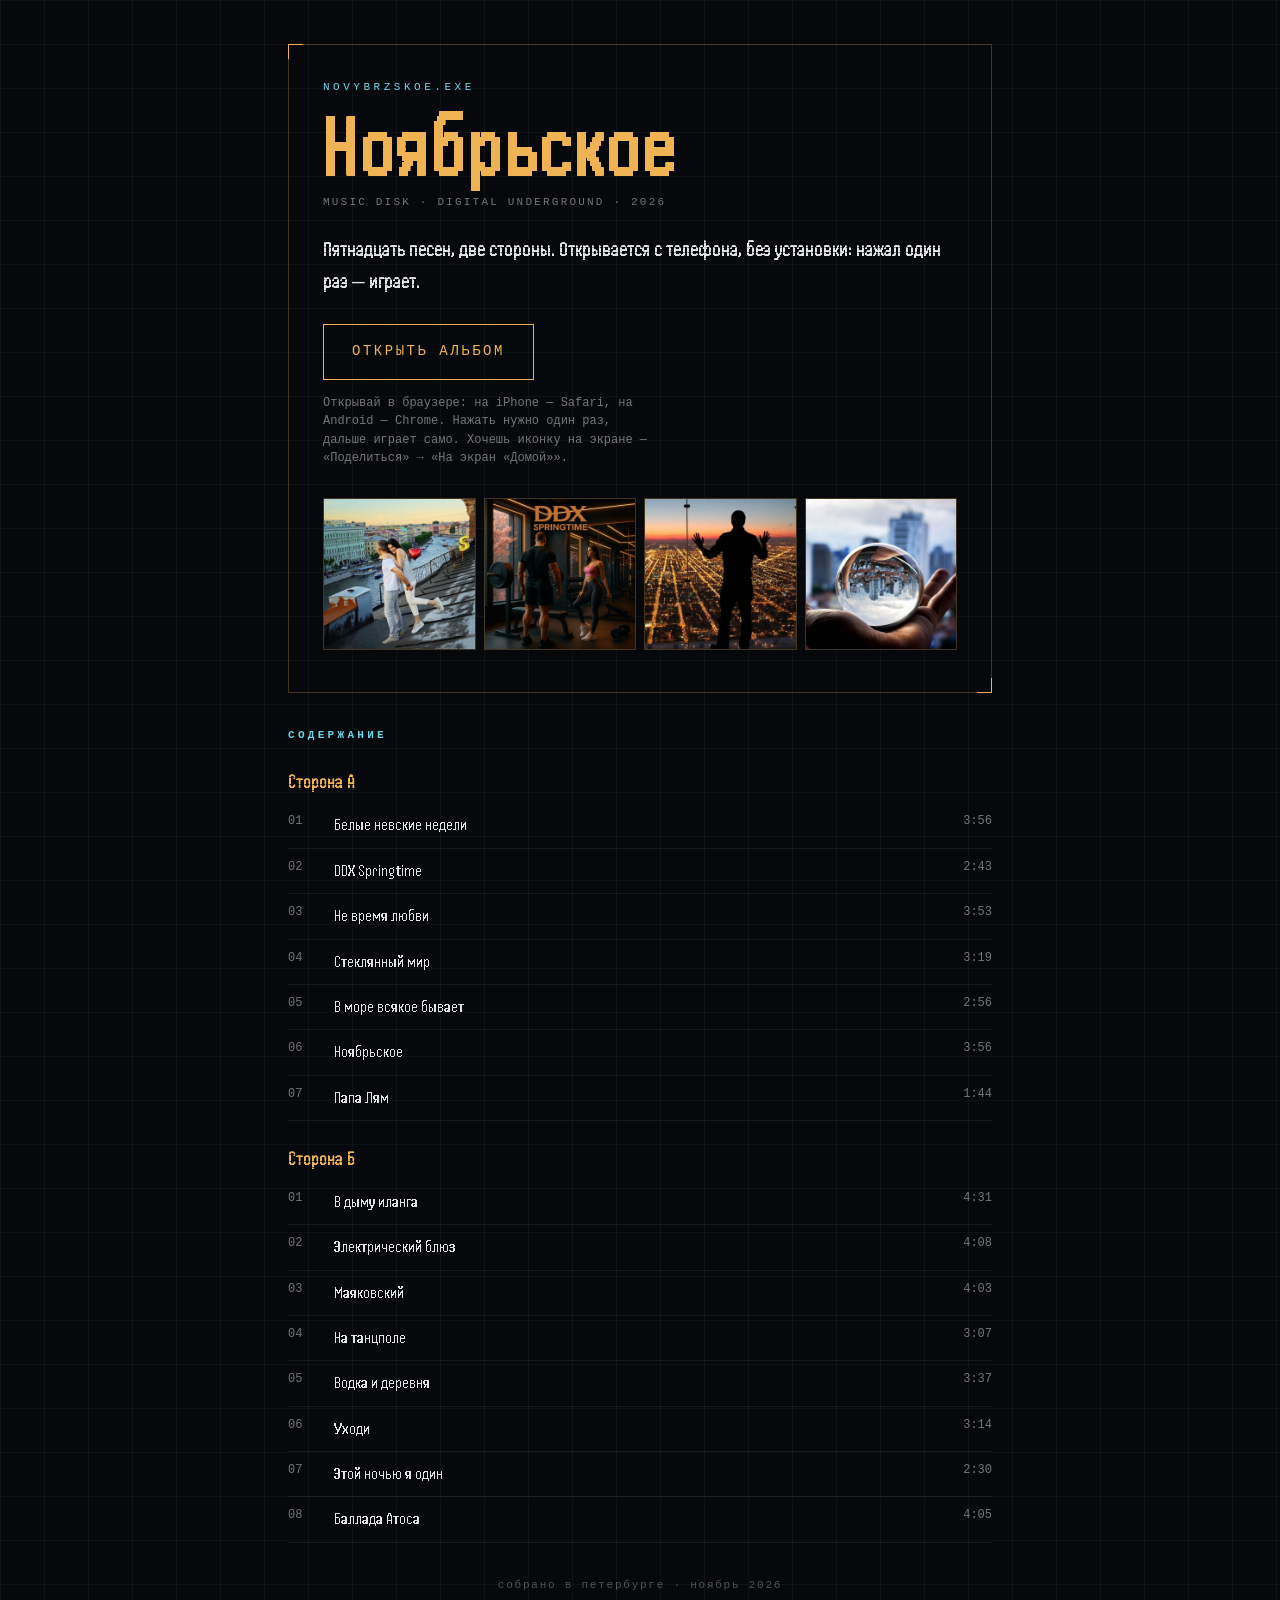
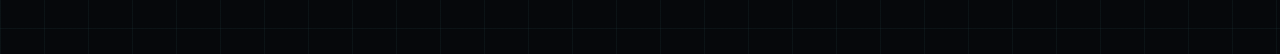
==== index.html @ bc62f064 "сборка 273f3a5f0d" ====
<!DOCTYPE html>
<html lang="ru">
<head>
<meta charset="utf-8">
<meta name="viewport" content="width=device-width, initial-scale=1">
<title>Ноябрьское — музыкдиск</title>
<meta name="description" content="Пятнадцать песен, две стороны. Открывается с телефона, без установки: нажал один раз — играет.">
<meta property="og:type" content="music.album">
<meta property="og:title" content="Ноябрьское">
<meta property="og:description" content="Пятнадцать песен, две стороны. Открывается с телефона, без установки: нажал один раз — играет.">
<meta property="og:image" content="https://kardaru.github.io/vypusk-album/img/og.jpg">
<meta property="og:image:width" content="1200">
<meta property="og:image:height" content="630">
<meta property="og:url" content="https://kardaru.github.io/vypusk-album/">
<meta name="twitter:card" content="summary_large_image">
<link rel="icon" href="album/img/icon-192.png">
<style>
:root{--ink:#06080b;--panel:#0c1015;--lamp:#f0b354;--cyan:#6fd6e8;--white:#dfe3e6;--dim:rgba(223,227,230,.5);--line:rgba(240,179,84,.26)}
@font-face{font-family:Handjet;src:url("album/fonts/handjet-cyrillic.woff2") format("woff2");font-weight:100 900;font-display:swap;unicode-range:U+0301,U+0400-045F,U+0490-0491,U+04B0-04B1,U+2116}
@font-face{font-family:Handjet;src:url("album/fonts/handjet-latin.woff2") format("woff2");font-weight:100 900;font-display:swap;unicode-range:U+0000-00FF,U+2018-2019,U+201C-201D,U+2026}
*{box-sizing:border-box;margin:0;padding:0}
body{background:var(--ink);color:var(--white);font-family:"Consolas",ui-monospace,monospace;line-height:1.55;
  background-image:linear-gradient(rgba(111,214,232,.05) 1px,transparent 1px),linear-gradient(90deg,rgba(111,214,232,.05) 1px,transparent 1px);background-size:44px 44px}
.wrap{max-width:760px;margin:0 auto;padding:clamp(20px,5vw,44px) clamp(16px,4vw,28px) 60px}
.frame{border:1px solid var(--line);padding:clamp(18px,4vw,34px);position:relative}
.frame:before,.frame:after{content:"";position:absolute;width:14px;height:14px;border:1px solid var(--lamp)}
.frame:before{top:-1px;left:-1px;border-right:0;border-bottom:0}
.frame:after{bottom:-1px;right:-1px;border-left:0;border-top:0}
.kicker{font-size:11px;letter-spacing:.32em;color:var(--cyan);text-transform:uppercase}
h1{font-family:Handjet,"Consolas",monospace;font-weight:700;font-size:clamp(46px,11vw,86px);line-height:.95;color:var(--lamp);margin:10px 0 6px;letter-spacing:.02em}
.rel{font-size:11px;letter-spacing:.2em;color:var(--dim);text-transform:uppercase}
.lead{font-family:Handjet,"Consolas",monospace;font-size:clamp(17px,2.6vw,21px);margin:22px 0 26px;color:var(--white)}
a.open{display:inline-block;padding:16px 28px;border:1px solid var(--lamp);color:var(--lamp);text-decoration:none;font-size:14px;letter-spacing:.18em;text-transform:uppercase;transition:background .2s}
a.open:hover{background:rgba(240,179,84,.12)}
.how{margin-top:14px;font-size:12px;color:var(--dim);max-width:46ch}
.covers{display:grid;grid-template-columns:repeat(4,1fr);gap:8px;margin:30px 0 8px}
.covers img{width:100%;aspect-ratio:1;object-fit:cover;border:1px solid var(--line);display:block}
h2{font-size:11px;letter-spacing:.3em;color:var(--cyan);text-transform:uppercase;margin:34px 0 10px}
ol{list-style:none}
li{display:grid;grid-template-columns:34px 1fr auto;gap:12px;padding:9px 0;border-bottom:1px solid rgba(223,227,230,.08);
  font-family:Handjet,"Consolas",monospace;font-size:17px}
li .n{color:var(--dim);font-size:12px;font-family:"Consolas",ui-monospace,monospace}
li .d{color:var(--dim);font-size:12px;font-family:"Consolas",ui-monospace,monospace}
.side{font-family:Handjet,"Consolas",monospace;color:var(--lamp);font-size:20px;margin:22px 0 6px}
.foot{margin-top:34px;font-size:11px;letter-spacing:.16em;color:rgba(223,227,230,.34);text-align:center}
</style>
</head>
<body>
<div class="wrap">
  <div class="frame">
    <p class="kicker">novybrzskoe.exe</p>
    <h1>Ноябрьское</h1>
    <p class="rel">music disk · digital underground · 2026</p>
    <p class="lead">Пятнадцать песен, две стороны. Открывается с телефона, без установки: нажал один раз — играет.</p>
    <p><a class="open" href="album/">Открыть альбом</a></p>
    <p class="how">Открывай в браузере: на iPhone — Safari, на Android — Chrome. Нажать нужно один раз, дальше играет само. Хочешь иконку на экране — «Поделиться» → «На экран «Домой»».</p>
    <div class="covers"><img src="img/c1.jpg" alt=""><img src="img/c2.jpg" alt=""><img src="img/c3.jpg" alt=""><img src="img/c4.jpg" alt=""></div>
  </div>
  <h2>Содержание</h2>
  <p class="side">Сторона А</p><ol><li><span class="n">01</span><span>Белые невские недели</span><span class="d">3:56</span></li><li><span class="n">02</span><span>DDX Springtime</span><span class="d">2:43</span></li><li><span class="n">03</span><span>Не время любви</span><span class="d">3:53</span></li><li><span class="n">04</span><span>Стеклянный мир</span><span class="d">3:19</span></li><li><span class="n">05</span><span>В море всякое бывает</span><span class="d">2:56</span></li><li><span class="n">06</span><span>Ноябрьское</span><span class="d">3:56</span></li><li><span class="n">07</span><span>Папа Лям</span><span class="d">1:44</span></li></ol><p class="side">Сторона Б</p><ol><li><span class="n">01</span><span>В дыму иланга</span><span class="d">4:31</span></li><li><span class="n">02</span><span>Электрический блюз</span><span class="d">4:08</span></li><li><span class="n">03</span><span>Маяковский</span><span class="d">4:03</span></li><li><span class="n">04</span><span>На танцполе</span><span class="d">3:07</span></li><li><span class="n">05</span><span>Водка и деревня</span><span class="d">3:37</span></li><li><span class="n">06</span><span>Уходи</span><span class="d">3:14</span></li><li><span class="n">07</span><span>Этой ночью я один</span><span class="d">2:30</span></li><li><span class="n">08</span><span>Баллада Атоса</span><span class="d">4:05</span></li></ol>
  <p class="foot">собрано в петербурге · ноябрь 2026</p>
</div>
</body>
</html>
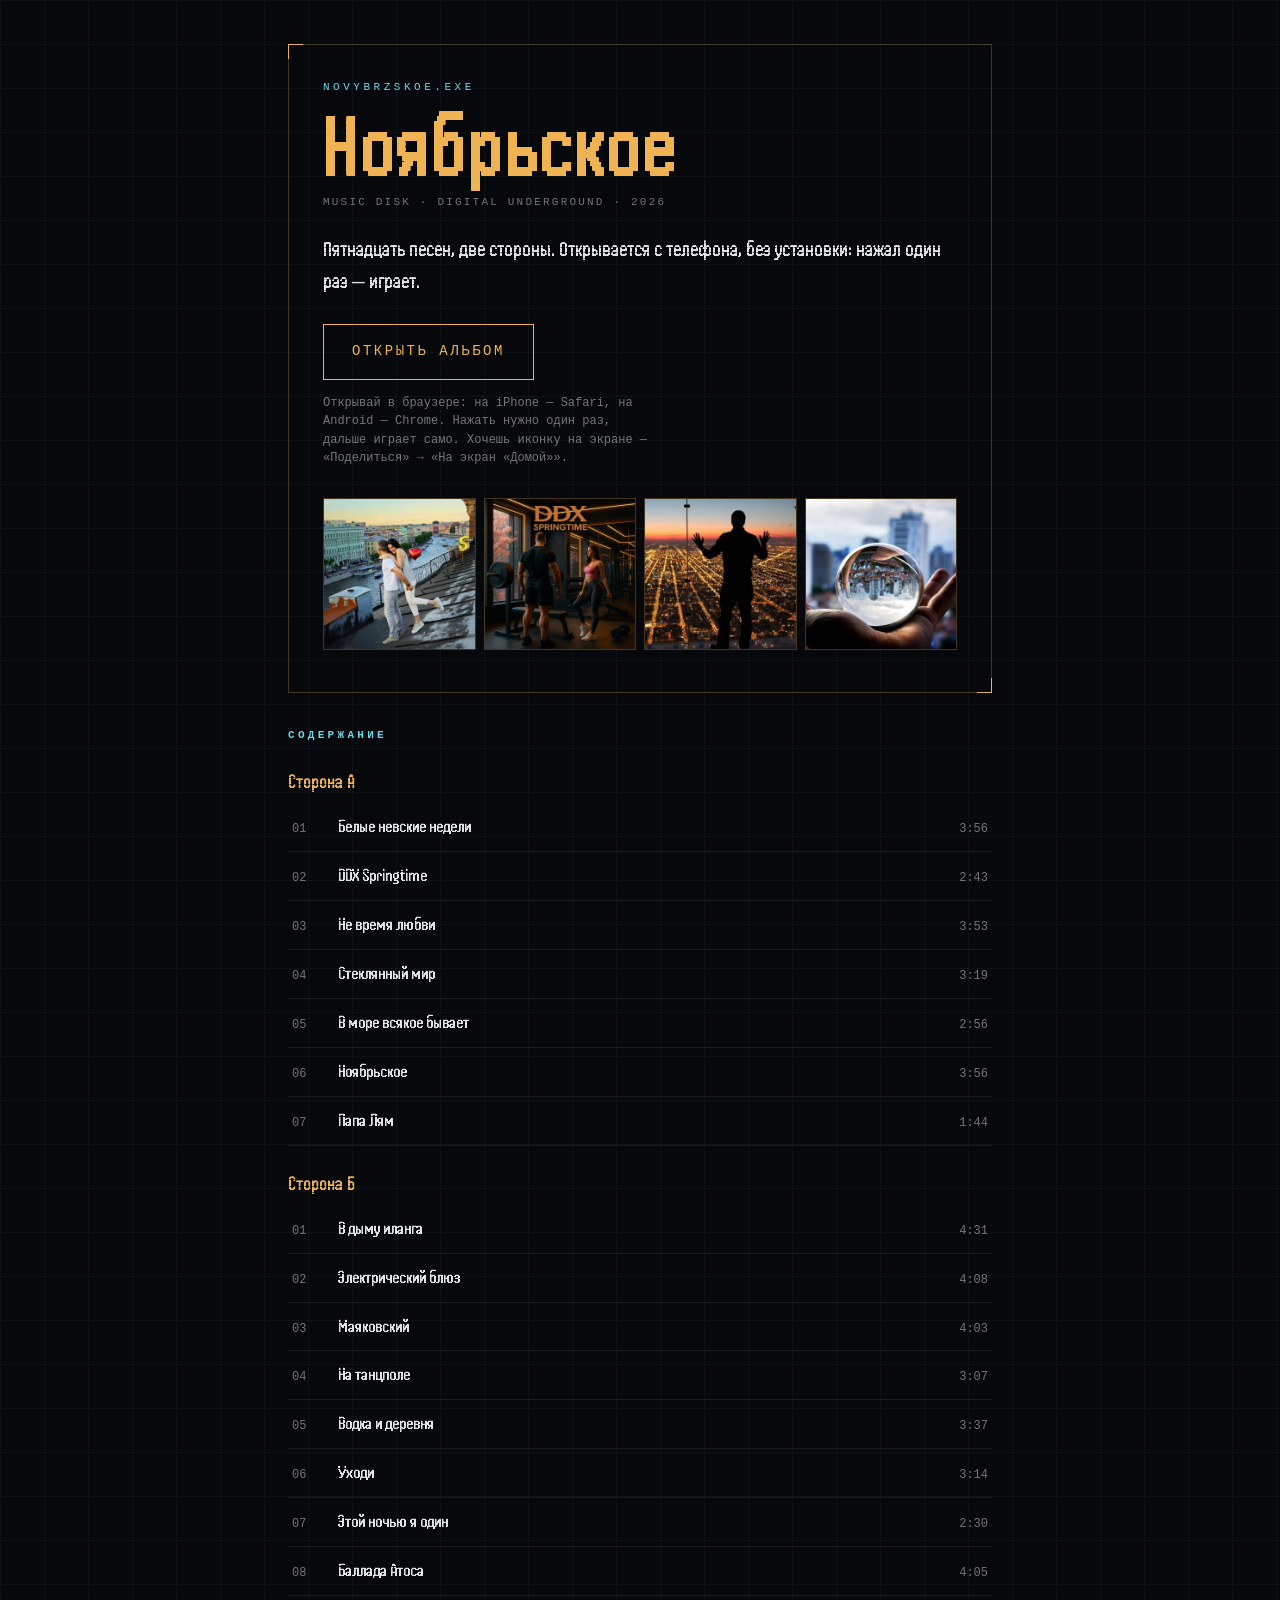
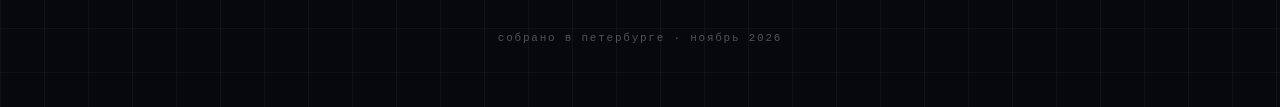
==== commit 5592e1a0: "сборка bf6cb81e7f" ====
--- a/index.html
+++ b/index.html
@@ -35,10 +35,13 @@
 .how{margin-top:14px;font-size:12px;color:var(--dim);max-width:46ch}
 .covers{display:grid;grid-template-columns:repeat(4,1fr);gap:8px;margin:30px 0 8px}
 .covers img{width:100%;aspect-ratio:1;object-fit:cover;border:1px solid var(--line);display:block}
+@media (max-width:560px){.covers{grid-template-columns:repeat(2,1fr);gap:10px}}
 h2{font-size:11px;letter-spacing:.3em;color:var(--cyan);text-transform:uppercase;margin:34px 0 10px}
 ol{list-style:none}
-li{display:grid;grid-template-columns:34px 1fr auto;gap:12px;padding:9px 0;border-bottom:1px solid rgba(223,227,230,.08);
-  font-family:Handjet,"Consolas",monospace;font-size:17px}
+li a{display:grid;grid-template-columns:34px 1fr auto;gap:12px;align-items:baseline;padding:10px 4px;
+  border-bottom:1px solid rgba(223,227,230,.08);text-decoration:none;color:inherit;
+  font-family:Handjet,"Consolas",monospace;font-size:18px;transition:color .18s,background .18s}
+li a:hover,li a:focus-visible{color:var(--lamp);background:rgba(240,179,84,.06);outline:none}
 li .n{color:var(--dim);font-size:12px;font-family:"Consolas",ui-monospace,monospace}
 li .d{color:var(--dim);font-size:12px;font-family:"Consolas",ui-monospace,monospace}
 .side{font-family:Handjet,"Consolas",monospace;color:var(--lamp);font-size:20px;margin:22px 0 6px}
@@ -57,7 +60,7 @@
     <div class="covers"><img src="img/c1.jpg" alt=""><img src="img/c2.jpg" alt=""><img src="img/c3.jpg" alt=""><img src="img/c4.jpg" alt=""></div>
   </div>
   <h2>Содержание</h2>
-  <p class="side">Сторона А</p><ol><li><span class="n">01</span><span>Белые невские недели</span><span class="d">3:56</span></li><li><span class="n">02</span><span>DDX Springtime</span><span class="d">2:43</span></li><li><span class="n">03</span><span>Не время любви</span><span class="d">3:53</span></li><li><span class="n">04</span><span>Стеклянный мир</span><span class="d">3:19</span></li><li><span class="n">05</span><span>В море всякое бывает</span><span class="d">2:56</span></li><li><span class="n">06</span><span>Ноябрьское</span><span class="d">3:56</span></li><li><span class="n">07</span><span>Папа Лям</span><span class="d">1:44</span></li></ol><p class="side">Сторона Б</p><ol><li><span class="n">01</span><span>В дыму иланга</span><span class="d">4:31</span></li><li><span class="n">02</span><span>Электрический блюз</span><span class="d">4:08</span></li><li><span class="n">03</span><span>Маяковский</span><span class="d">4:03</span></li><li><span class="n">04</span><span>На танцполе</span><span class="d">3:07</span></li><li><span class="n">05</span><span>Водка и деревня</span><span class="d">3:37</span></li><li><span class="n">06</span><span>Уходи</span><span class="d">3:14</span></li><li><span class="n">07</span><span>Этой ночью я один</span><span class="d">2:30</span></li><li><span class="n">08</span><span>Баллада Атоса</span><span class="d">4:05</span></li></ol>
+  <p class="side">Сторона А</p><ol><li><a href="album/?t=0"><span class="n">01</span><span>Белые невские недели</span><span class="d">3:56</span></a></li><li><a href="album/?t=1"><span class="n">02</span><span>DDX Springtime</span><span class="d">2:43</span></a></li><li><a href="album/?t=2"><span class="n">03</span><span>Не время любви</span><span class="d">3:53</span></a></li><li><a href="album/?t=3"><span class="n">04</span><span>Стеклянный мир</span><span class="d">3:19</span></a></li><li><a href="album/?t=4"><span class="n">05</span><span>В море всякое бывает</span><span class="d">2:56</span></a></li><li><a href="album/?t=5"><span class="n">06</span><span>Ноябрьское</span><span class="d">3:56</span></a></li><li><a href="album/?t=6"><span class="n">07</span><span>Папа Лям</span><span class="d">1:44</span></a></li></ol><p class="side">Сторона Б</p><ol><li><a href="album/?t=7"><span class="n">01</span><span>В дыму иланга</span><span class="d">4:31</span></a></li><li><a href="album/?t=8"><span class="n">02</span><span>Электрический блюз</span><span class="d">4:08</span></a></li><li><a href="album/?t=9"><span class="n">03</span><span>Маяковский</span><span class="d">4:03</span></a></li><li><a href="album/?t=10"><span class="n">04</span><span>На танцполе</span><span class="d">3:07</span></a></li><li><a href="album/?t=11"><span class="n">05</span><span>Водка и деревня</span><span class="d">3:37</span></a></li><li><a href="album/?t=12"><span class="n">06</span><span>Уходи</span><span class="d">3:14</span></a></li><li><a href="album/?t=13"><span class="n">07</span><span>Этой ночью я один</span><span class="d">2:30</span></a></li><li><a href="album/?t=14"><span class="n">08</span><span>Баллада Атоса</span><span class="d">4:05</span></a></li></ol>
   <p class="foot">собрано в петербурге · ноябрь 2026</p>
 </div>
 </body>
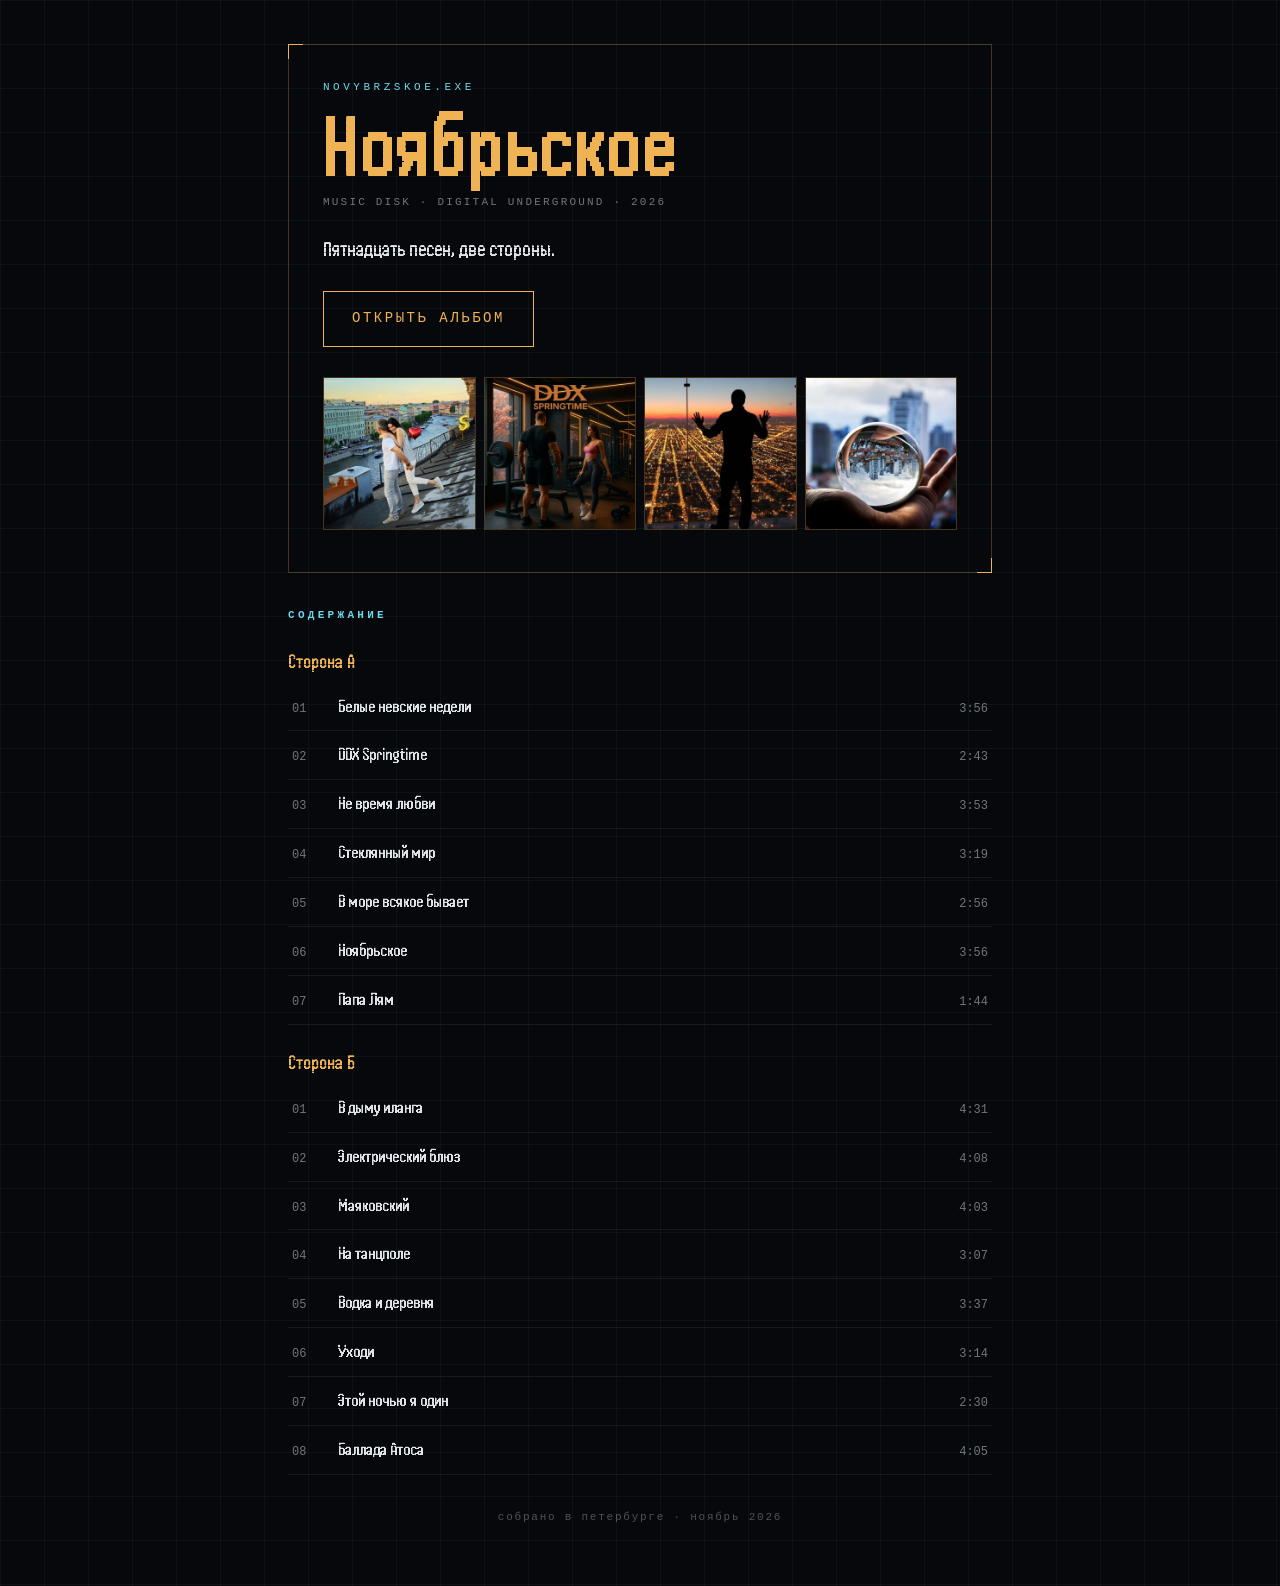
==== commit 23038138: "сборка 292683f66a" ====
--- a/index.html
+++ b/index.html
@@ -4,15 +4,21 @@
 <meta charset="utf-8">
 <meta name="viewport" content="width=device-width, initial-scale=1">
 <title>Ноябрьское — музыкдиск</title>
-<meta name="description" content="Пятнадцать песен, две стороны. Открывается с телефона, без установки: нажал один раз — играет.">
+<meta name="description" content="Пятнадцать песен, две стороны.">
 <meta property="og:type" content="music.album">
-<meta property="og:title" content="Ноябрьское">
-<meta property="og:description" content="Пятнадцать песен, две стороны. Открывается с телефона, без установки: нажал один раз — играет.">
+<meta property="og:site_name" content="Ноябрьское">
+<meta property="og:title" content="Ноябрьское — музыкдиск">
+<meta property="og:description" content="Пятнадцать песен, две стороны.">
 <meta property="og:image" content="https://kardaru.github.io/vypusk-album/img/og.jpg">
+<meta property="og:image:secure_url" content="https://kardaru.github.io/vypusk-album/img/og.jpg">
+<meta property="og:image:type" content="image/jpeg">
 <meta property="og:image:width" content="1200">
 <meta property="og:image:height" content="630">
 <meta property="og:url" content="https://kardaru.github.io/vypusk-album/">
 <meta name="twitter:card" content="summary_large_image">
+<meta name="twitter:title" content="Ноябрьское — музыкдиск">
+<meta name="twitter:description" content="Пятнадцать песен, две стороны.">
+<meta name="twitter:image" content="https://kardaru.github.io/vypusk-album/img/og.jpg">
 <link rel="icon" href="album/img/icon-192.png">
 <style>
 :root{--ink:#06080b;--panel:#0c1015;--lamp:#f0b354;--cyan:#6fd6e8;--white:#dfe3e6;--dim:rgba(223,227,230,.5);--line:rgba(240,179,84,.26)}
@@ -54,13 +60,12 @@
     <p class="kicker">novybrzskoe.exe</p>
     <h1>Ноябрьское</h1>
     <p class="rel">music disk · digital underground · 2026</p>
-    <p class="lead">Пятнадцать песен, две стороны. Открывается с телефона, без установки: нажал один раз — играет.</p>
+    <p class="lead">Пятнадцать песен, две стороны.</p>
     <p><a class="open" href="album/">Открыть альбом</a></p>
-    <p class="how">Открывай в браузере: на iPhone — Safari, на Android — Chrome. Нажать нужно один раз, дальше играет само. Хочешь иконку на экране — «Поделиться» → «На экран «Домой»».</p>
     <div class="covers"><img src="img/c1.jpg" alt=""><img src="img/c2.jpg" alt=""><img src="img/c3.jpg" alt=""><img src="img/c4.jpg" alt=""></div>
   </div>
   <h2>Содержание</h2>
-  <p class="side">Сторона А</p><ol><li><a href="album/?t=0"><span class="n">01</span><span>Белые невские недели</span><span class="d">3:56</span></a></li><li><a href="album/?t=1"><span class="n">02</span><span>DDX Springtime</span><span class="d">2:43</span></a></li><li><a href="album/?t=2"><span class="n">03</span><span>Не время любви</span><span class="d">3:53</span></a></li><li><a href="album/?t=3"><span class="n">04</span><span>Стеклянный мир</span><span class="d">3:19</span></a></li><li><a href="album/?t=4"><span class="n">05</span><span>В море всякое бывает</span><span class="d">2:56</span></a></li><li><a href="album/?t=5"><span class="n">06</span><span>Ноябрьское</span><span class="d">3:56</span></a></li><li><a href="album/?t=6"><span class="n">07</span><span>Папа Лям</span><span class="d">1:44</span></a></li></ol><p class="side">Сторона Б</p><ol><li><a href="album/?t=7"><span class="n">01</span><span>В дыму иланга</span><span class="d">4:31</span></a></li><li><a href="album/?t=8"><span class="n">02</span><span>Электрический блюз</span><span class="d">4:08</span></a></li><li><a href="album/?t=9"><span class="n">03</span><span>Маяковский</span><span class="d">4:03</span></a></li><li><a href="album/?t=10"><span class="n">04</span><span>На танцполе</span><span class="d">3:07</span></a></li><li><a href="album/?t=11"><span class="n">05</span><span>Водка и деревня</span><span class="d">3:37</span></a></li><li><a href="album/?t=12"><span class="n">06</span><span>Уходи</span><span class="d">3:14</span></a></li><li><a href="album/?t=13"><span class="n">07</span><span>Этой ночью я один</span><span class="d">2:30</span></a></li><li><a href="album/?t=14"><span class="n">08</span><span>Баллада Атоса</span><span class="d">4:05</span></a></li></ol>
+  <p class="side">Сторона А</p><ol><li><a href="album/?t=0&amp;play=1"><span class="n">01</span><span>Белые невские недели</span><span class="d">3:56</span></a></li><li><a href="album/?t=1&amp;play=1"><span class="n">02</span><span>DDX Springtime</span><span class="d">2:43</span></a></li><li><a href="album/?t=2&amp;play=1"><span class="n">03</span><span>Не время любви</span><span class="d">3:53</span></a></li><li><a href="album/?t=3&amp;play=1"><span class="n">04</span><span>Стеклянный мир</span><span class="d">3:19</span></a></li><li><a href="album/?t=4&amp;play=1"><span class="n">05</span><span>В море всякое бывает</span><span class="d">2:56</span></a></li><li><a href="album/?t=5&amp;play=1"><span class="n">06</span><span>Ноябрьское</span><span class="d">3:56</span></a></li><li><a href="album/?t=6&amp;play=1"><span class="n">07</span><span>Папа Лям</span><span class="d">1:44</span></a></li></ol><p class="side">Сторона Б</p><ol><li><a href="album/?t=7&amp;play=1"><span class="n">01</span><span>В дыму иланга</span><span class="d">4:31</span></a></li><li><a href="album/?t=8&amp;play=1"><span class="n">02</span><span>Электрический блюз</span><span class="d">4:08</span></a></li><li><a href="album/?t=9&amp;play=1"><span class="n">03</span><span>Маяковский</span><span class="d">4:03</span></a></li><li><a href="album/?t=10&amp;play=1"><span class="n">04</span><span>На танцполе</span><span class="d">3:07</span></a></li><li><a href="album/?t=11&amp;play=1"><span class="n">05</span><span>Водка и деревня</span><span class="d">3:37</span></a></li><li><a href="album/?t=12&amp;play=1"><span class="n">06</span><span>Уходи</span><span class="d">3:14</span></a></li><li><a href="album/?t=13&amp;play=1"><span class="n">07</span><span>Этой ночью я один</span><span class="d">2:30</span></a></li><li><a href="album/?t=14&amp;play=1"><span class="n">08</span><span>Баллада Атоса</span><span class="d">4:05</span></a></li></ol>
   <p class="foot">собрано в петербурге · ноябрь 2026</p>
 </div>
 </body>
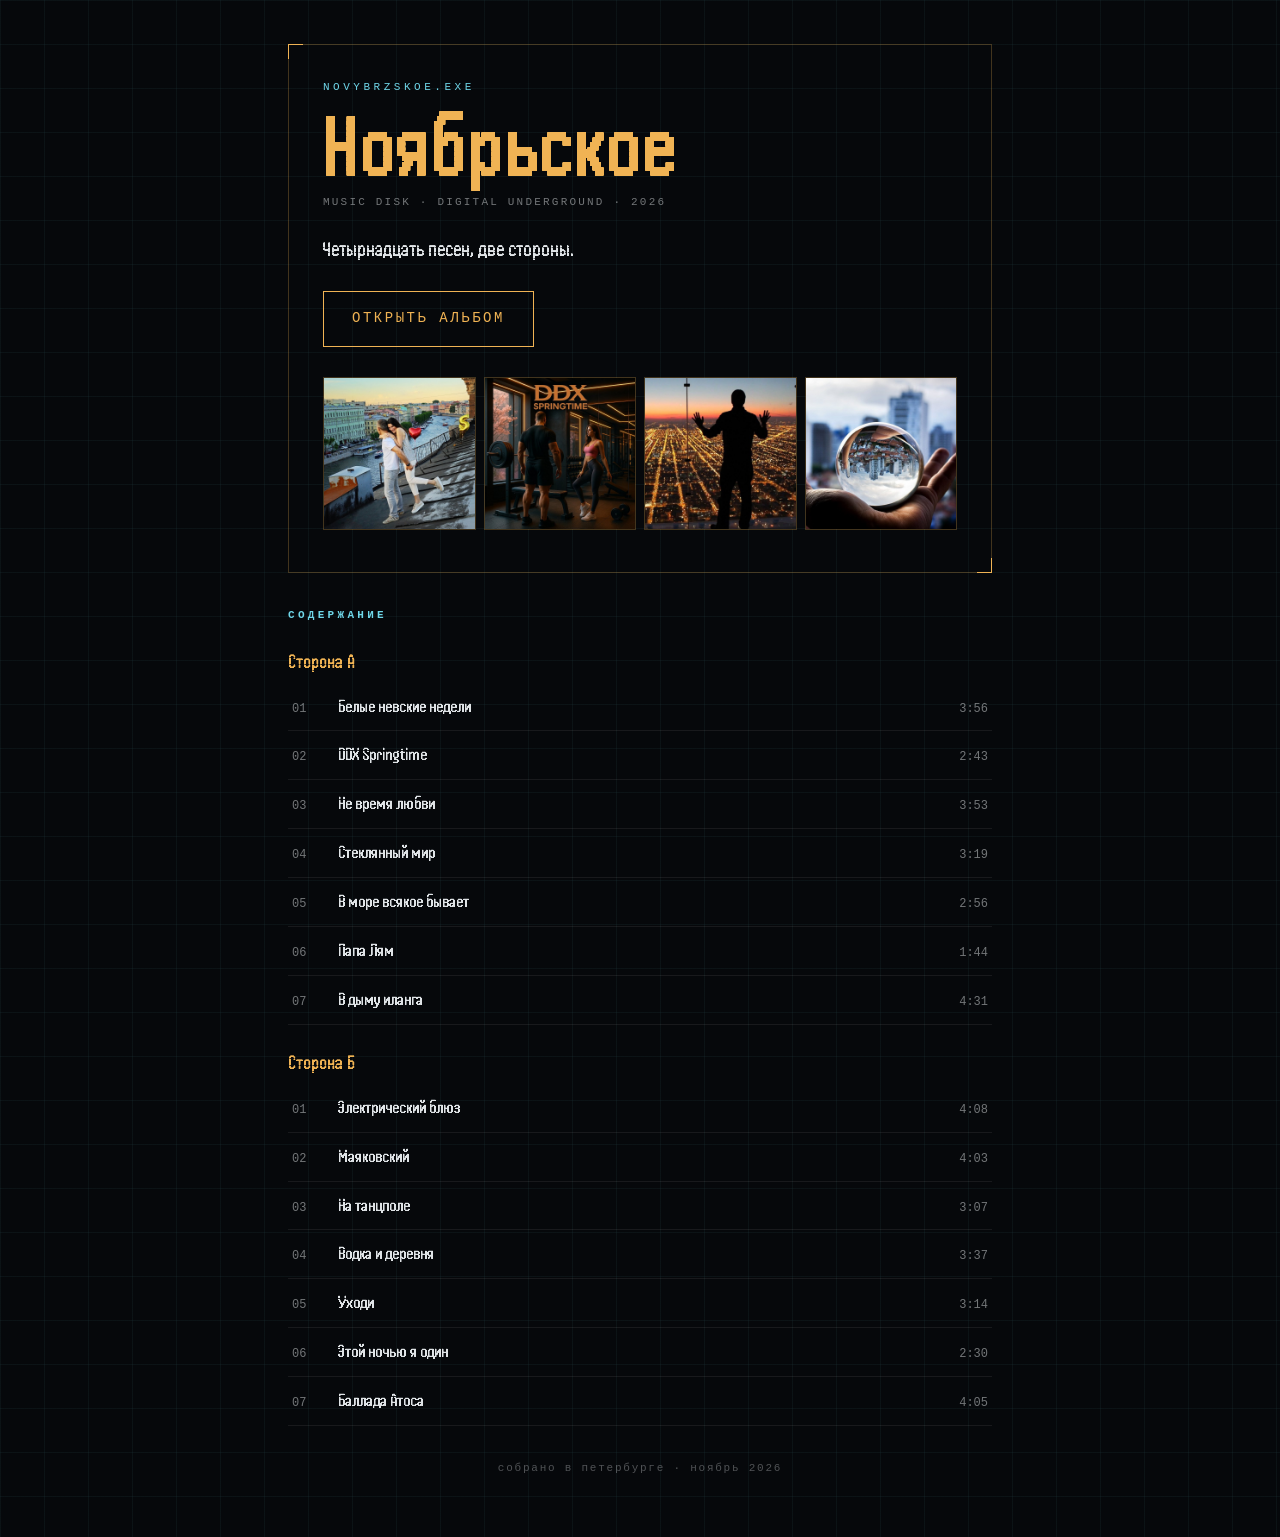
==== commit f296c7b2: "сборка c459191896" ====
--- a/index.html
+++ b/index.html
@@ -4,11 +4,11 @@
 <meta charset="utf-8">
 <meta name="viewport" content="width=device-width, initial-scale=1">
 <title>Ноябрьское — музыкдиск</title>
-<meta name="description" content="Пятнадцать песен, две стороны.">
+<meta name="description" content="Четырнадцать песен, две стороны.">
 <meta property="og:type" content="music.album">
 <meta property="og:site_name" content="Ноябрьское">
 <meta property="og:title" content="Ноябрьское — музыкдиск">
-<meta property="og:description" content="Пятнадцать песен, две стороны.">
+<meta property="og:description" content="Четырнадцать песен, две стороны.">
 <meta property="og:image" content="https://kardaru.github.io/vypusk-album/img/og.jpg">
 <meta property="og:image:secure_url" content="https://kardaru.github.io/vypusk-album/img/og.jpg">
 <meta property="og:image:type" content="image/jpeg">
@@ -17,7 +17,7 @@
 <meta property="og:url" content="https://kardaru.github.io/vypusk-album/">
 <meta name="twitter:card" content="summary_large_image">
 <meta name="twitter:title" content="Ноябрьское — музыкдиск">
-<meta name="twitter:description" content="Пятнадцать песен, две стороны.">
+<meta name="twitter:description" content="Четырнадцать песен, две стороны.">
 <meta name="twitter:image" content="https://kardaru.github.io/vypusk-album/img/og.jpg">
 <link rel="icon" href="album/img/icon-192.png">
 <style>
@@ -42,6 +42,7 @@
 .covers{display:grid;grid-template-columns:repeat(4,1fr);gap:8px;margin:30px 0 8px}
 .covers img{width:100%;aspect-ratio:1;object-fit:cover;border:1px solid var(--line);display:block}
 @media (max-width:560px){.covers{grid-template-columns:repeat(2,1fr);gap:10px}}
+@media (max-width:400px){.rel{font-size:10px;letter-spacing:.1em;white-space:nowrap}h1{font-size:clamp(40px,12vw,60px)}}
 h2{font-size:11px;letter-spacing:.3em;color:var(--cyan);text-transform:uppercase;margin:34px 0 10px}
 ol{list-style:none}
 li a{display:grid;grid-template-columns:34px 1fr auto;gap:12px;align-items:baseline;padding:10px 4px;
@@ -60,12 +61,12 @@
     <p class="kicker">novybrzskoe.exe</p>
     <h1>Ноябрьское</h1>
     <p class="rel">music disk · digital underground · 2026</p>
-    <p class="lead">Пятнадцать песен, две стороны.</p>
+    <p class="lead">Четырнадцать песен, две стороны.</p>
     <p><a class="open" href="album/">Открыть альбом</a></p>
     <div class="covers"><img src="img/c1.jpg" alt=""><img src="img/c2.jpg" alt=""><img src="img/c3.jpg" alt=""><img src="img/c4.jpg" alt=""></div>
   </div>
   <h2>Содержание</h2>
-  <p class="side">Сторона А</p><ol><li><a href="album/?t=0&amp;play=1"><span class="n">01</span><span>Белые невские недели</span><span class="d">3:56</span></a></li><li><a href="album/?t=1&amp;play=1"><span class="n">02</span><span>DDX Springtime</span><span class="d">2:43</span></a></li><li><a href="album/?t=2&amp;play=1"><span class="n">03</span><span>Не время любви</span><span class="d">3:53</span></a></li><li><a href="album/?t=3&amp;play=1"><span class="n">04</span><span>Стеклянный мир</span><span class="d">3:19</span></a></li><li><a href="album/?t=4&amp;play=1"><span class="n">05</span><span>В море всякое бывает</span><span class="d">2:56</span></a></li><li><a href="album/?t=5&amp;play=1"><span class="n">06</span><span>Ноябрьское</span><span class="d">3:56</span></a></li><li><a href="album/?t=6&amp;play=1"><span class="n">07</span><span>Папа Лям</span><span class="d">1:44</span></a></li></ol><p class="side">Сторона Б</p><ol><li><a href="album/?t=7&amp;play=1"><span class="n">01</span><span>В дыму иланга</span><span class="d">4:31</span></a></li><li><a href="album/?t=8&amp;play=1"><span class="n">02</span><span>Электрический блюз</span><span class="d">4:08</span></a></li><li><a href="album/?t=9&amp;play=1"><span class="n">03</span><span>Маяковский</span><span class="d">4:03</span></a></li><li><a href="album/?t=10&amp;play=1"><span class="n">04</span><span>На танцполе</span><span class="d">3:07</span></a></li><li><a href="album/?t=11&amp;play=1"><span class="n">05</span><span>Водка и деревня</span><span class="d">3:37</span></a></li><li><a href="album/?t=12&amp;play=1"><span class="n">06</span><span>Уходи</span><span class="d">3:14</span></a></li><li><a href="album/?t=13&amp;play=1"><span class="n">07</span><span>Этой ночью я один</span><span class="d">2:30</span></a></li><li><a href="album/?t=14&amp;play=1"><span class="n">08</span><span>Баллада Атоса</span><span class="d">4:05</span></a></li></ol>
+  <p class="side">Сторона А</p><ol><li><a href="album/?t=0&amp;play=1"><span class="n">01</span><span>Белые невские недели</span><span class="d">3:56</span></a></li><li><a href="album/?t=1&amp;play=1"><span class="n">02</span><span>DDX Springtime</span><span class="d">2:43</span></a></li><li><a href="album/?t=2&amp;play=1"><span class="n">03</span><span>Не время любви</span><span class="d">3:53</span></a></li><li><a href="album/?t=3&amp;play=1"><span class="n">04</span><span>Стеклянный мир</span><span class="d">3:19</span></a></li><li><a href="album/?t=4&amp;play=1"><span class="n">05</span><span>В море всякое бывает</span><span class="d">2:56</span></a></li><li><a href="album/?t=5&amp;play=1"><span class="n">06</span><span>Папа Лям</span><span class="d">1:44</span></a></li><li><a href="album/?t=6&amp;play=1"><span class="n">07</span><span>В дыму иланга</span><span class="d">4:31</span></a></li></ol><p class="side">Сторона Б</p><ol><li><a href="album/?t=7&amp;play=1"><span class="n">01</span><span>Электрический блюз</span><span class="d">4:08</span></a></li><li><a href="album/?t=8&amp;play=1"><span class="n">02</span><span>Маяковский</span><span class="d">4:03</span></a></li><li><a href="album/?t=9&amp;play=1"><span class="n">03</span><span>На танцполе</span><span class="d">3:07</span></a></li><li><a href="album/?t=10&amp;play=1"><span class="n">04</span><span>Водка и деревня</span><span class="d">3:37</span></a></li><li><a href="album/?t=11&amp;play=1"><span class="n">05</span><span>Уходи</span><span class="d">3:14</span></a></li><li><a href="album/?t=12&amp;play=1"><span class="n">06</span><span>Этой ночью я один</span><span class="d">2:30</span></a></li><li><a href="album/?t=13&amp;play=1"><span class="n">07</span><span>Баллада Атоса</span><span class="d">4:05</span></a></li></ol>
   <p class="foot">собрано в петербурге · ноябрь 2026</p>
 </div>
 </body>
